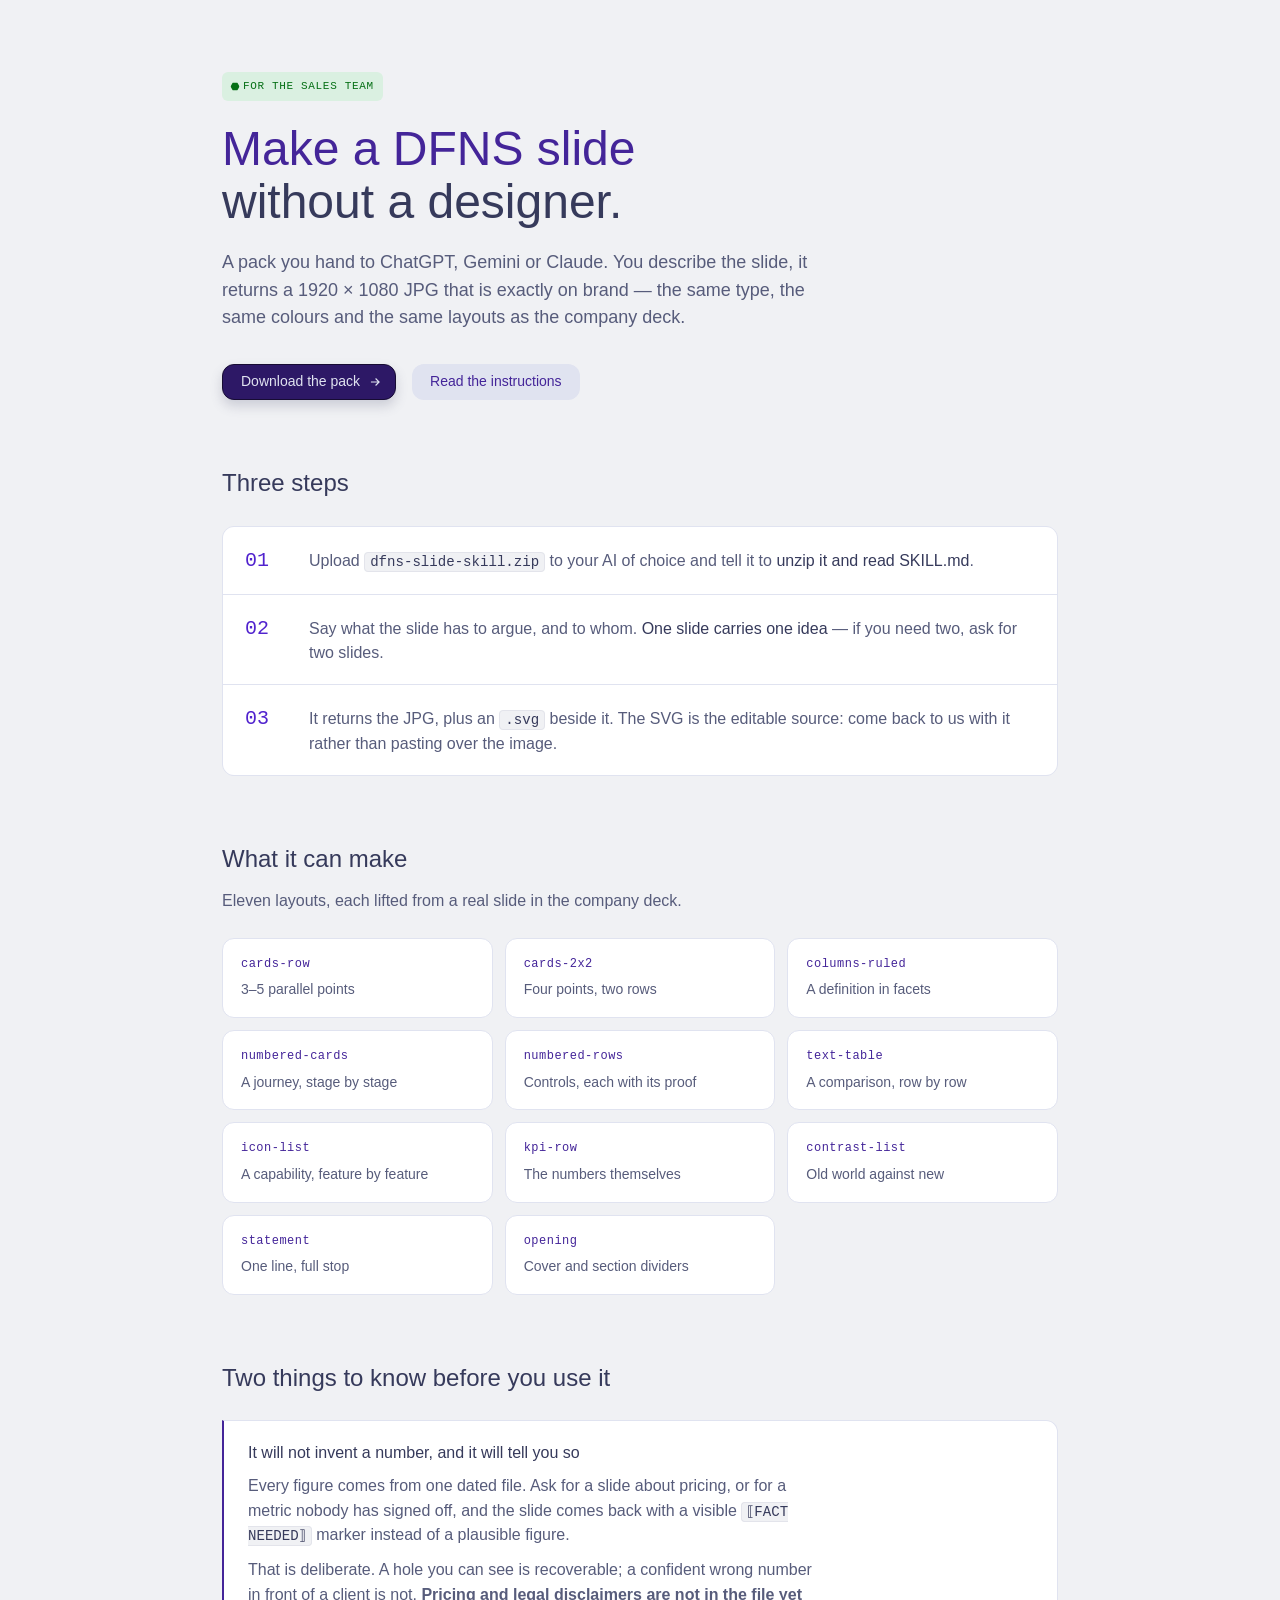
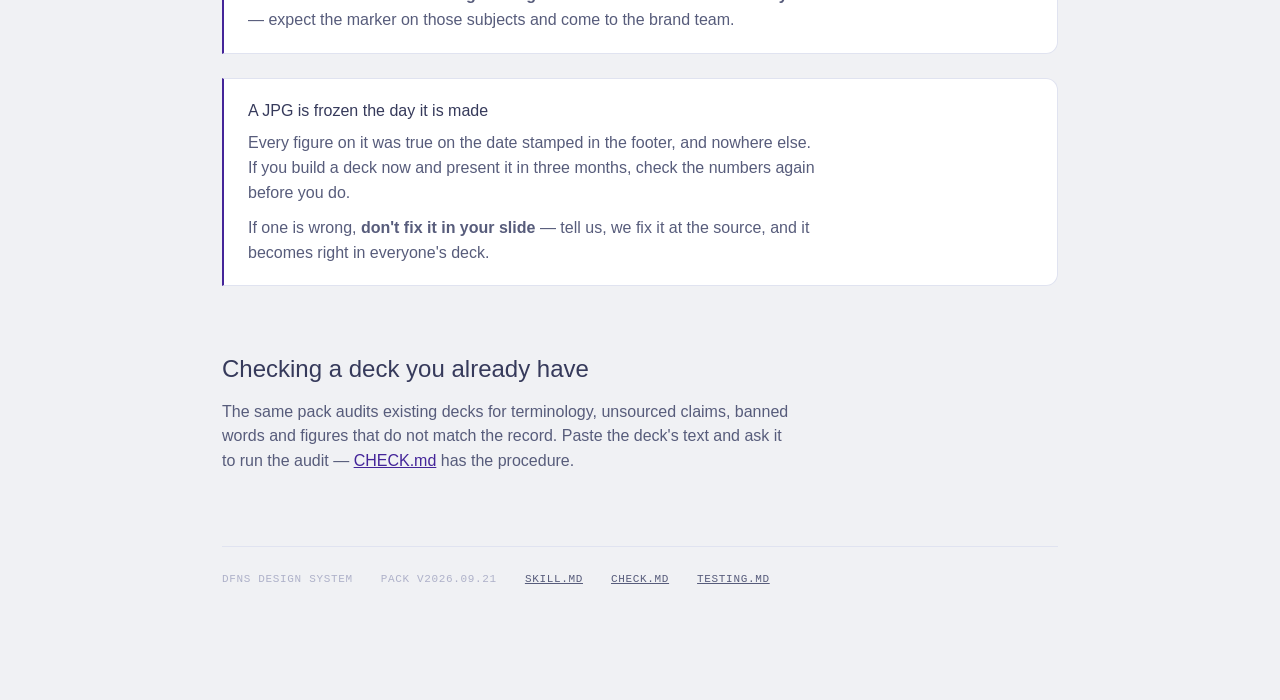
==== skill/index.html @ a9feabb9 "feat(skill): model-agnostic slide pack for the sales team Lets a salesperson produce a brand-exact 1" ====
<!doctype html>
<html lang="en">
<head>
<meta charset="utf-8">
<meta name="viewport" content="width=device-width,initial-scale=1">
<title>Slide skill</title>
<meta name="description" content="Make a brand-exact DFNS slide from any AI model. One JSON spec in, a 1920×1080 JPG out.">
<link rel="stylesheet" href="../tokens/index.css">
<style>
  :root{
    --ink:#363A5B; --ink-2:#575C7B; --ink-3:#AEB1C9;
    --purple:#442599; --purple-800:#2D1866; --purple-900:#170C33;
    --line:#E0E3F0; --rule:#E3E4EB; --ground:#F0F1F4; --card:#FFFFFF;
    --mono:'Roboto Mono',ui-monospace,Menlo,monospace;
    --sans:'Suisse Intl',-apple-system,BlinkMacSystemFont,'Segoe UI',sans-serif;
  }
  *{box-sizing:border-box;margin:0;padding:0}
  body{background:var(--ground);color:var(--ink);font-family:var(--sans);
       font-weight:400;-webkit-font-smoothing:antialiased;line-height:1.55}
  .wrap{max-width:900px;margin:0 auto;padding:72px 32px 110px}
  @media(max-width:640px){.wrap{padding:44px 20px 72px}}

  .eyebrow{display:inline-flex;align-items:center;gap:4px;border-radius:6px;
    padding:6px 9px;background:rgba(92,235,116,.15);color:#056F15;
    font-family:var(--mono);font-size:11px;letter-spacing:.06em;text-transform:uppercase}
  .eyebrow svg{transform:rotate(90deg);animation:blink 2s step-end infinite}
  @keyframes blink{0%,100%{opacity:1}50%{opacity:0}}
  @media(prefers-reduced-motion:reduce){.eyebrow svg{animation:none}}

  h1{margin-top:22px;font-size:clamp(32px,4.5vw,48px);font-weight:300;
     line-height:1.1;letter-spacing:0}
  h1 .light{color:var(--purple)}
  h1 .emphasis{font-weight:400;color:var(--ink)}
  .lede{margin-top:20px;max-width:62ch;font-size:18px;color:var(--ink-2)}

  .cta-row{display:flex;flex-wrap:wrap;gap:16px;margin-top:32px}
  .btn{display:inline-flex;align-items:center;height:36px;border-radius:12px;
    font-size:14px;font-weight:500;text-decoration:none;font-family:var(--sans)}
  .btn-primary{background:var(--purple-800);color:#E0E3F0;border:1px solid var(--purple-900);
    padding:0 13px 0 18px;box-shadow:0 6px 12px rgba(87,91,123,.24);gap:8px}
  .btn-primary:hover{background:var(--purple);border-color:var(--purple);color:#fff;
    box-shadow:0 2px 4px rgba(0,0,0,.15)}
  .btn-secondary{background:#E0E3F0;color:var(--purple);padding:0 18px}
  .btn-secondary:hover{background:#E8EAF0;color:#5123CE}

  h2{margin:64px 0 0;font-size:24px;font-weight:300;color:var(--ink)}
  h2+p{margin-top:12px;color:var(--ink-2);max-width:64ch}

  ol.steps{list-style:none;margin:24px 0 0;display:grid;gap:1px;
    background:var(--line);border:1px solid var(--line);border-radius:12px;overflow:hidden}
  ol.steps li{background:var(--card);padding:18px 22px;display:grid;
    grid-template-columns:48px 1fr;gap:16px;align-items:baseline}
  ol.steps b{font-family:var(--mono);font-weight:400;font-size:20px;color:#5123CE}
  ol.steps span{color:var(--ink-2)}
  ol.steps span strong{color:var(--ink);font-weight:500}
  code{font-family:var(--mono);font-size:.88em;background:#F0F1F4;
    border:1px solid var(--rule);border-radius:4px;padding:1px 5px;color:var(--ink)}

  .grid{display:grid;grid-template-columns:repeat(auto-fill,minmax(210px,1fr));
    gap:12px;margin-top:24px}
  .tile{background:var(--card);border:1px solid var(--line);border-radius:12px;padding:16px 18px}
  .tile b{display:block;font-family:var(--mono);font-size:12px;letter-spacing:.04em;
    color:var(--purple);font-weight:400}
  .tile span{display:block;margin-top:6px;font-size:14px;color:var(--ink-2)}

  .note{margin-top:24px;background:var(--card);border:1px solid var(--line);
    border-left:2px solid var(--purple);border-radius:0 12px 12px 0;padding:20px 24px}
  .note h3{font-size:16px;font-weight:500;margin-bottom:8px}
  .note p{color:var(--ink-2);max-width:64ch}
  .note p+p{margin-top:10px}

  footer{margin-top:72px;padding-top:24px;border-top:1px solid var(--line);
    display:flex;flex-wrap:wrap;gap:8px 28px;
    font-family:var(--mono);font-size:11px;letter-spacing:.06em;
    text-transform:uppercase;color:var(--ink-3)}
  footer a{color:var(--ink-2)}
  a{color:var(--purple)}
</style>
</head>
<body>
<div class="wrap">

  <span class="eyebrow">
    <svg width="8" height="9" viewBox="0 0 8 9" aria-hidden="true"><polygon points="4,0 8,2.25 8,6.75 4,9 0,6.75 0,2.25" fill="currentColor"/></svg>
    For the sales team
  </span>

  <h1><span class="light">Make a DFNS slide</span><br><span class="emphasis">without a designer.</span></h1>

  <p class="lede">A pack you hand to ChatGPT, Gemini or Claude. You describe the slide,
  it returns a 1920&nbsp;×&nbsp;1080 JPG that is exactly on brand — the same type, the
  same colours and the same layouts as the company deck.</p>

  <div class="cta-row">
    <a class="btn btn-primary" href="dfns-slide-skill.zip" download>Download the pack
      <svg width="14" height="14" viewBox="0 0 24 24" fill="none" stroke="currentColor" stroke-width="2"><path d="M5 12h14M13 6l6 6-6 6"/></svg></a>
    <a class="btn btn-secondary" href="SKILL.md">Read the instructions</a>
  </div>

  <h2>Three steps</h2>
  <ol class="steps">
    <li><b>01</b><span>Upload <code>dfns-slide-skill.zip</code> to your AI of choice and
      tell it to <strong>unzip it and read SKILL.md</strong>.</span></li>
    <li><b>02</b><span>Say what the slide has to argue, and to whom.
      <strong>One slide carries one idea</strong> — if you need two, ask for two slides.</span></li>
    <li><b>03</b><span>It returns the JPG, plus an <code>.svg</code> beside it.
      The SVG is the editable source: come back to us with it rather than pasting over the image.</span></li>
  </ol>

  <h2>What it can make</h2>
  <p>Eleven layouts, each lifted from a real slide in the company deck.</p>
  <div class="grid">
    <div class="tile"><b>cards-row</b><span>3–5 parallel points</span></div>
    <div class="tile"><b>cards-2x2</b><span>Four points, two rows</span></div>
    <div class="tile"><b>columns-ruled</b><span>A definition in facets</span></div>
    <div class="tile"><b>numbered-cards</b><span>A journey, stage by stage</span></div>
    <div class="tile"><b>numbered-rows</b><span>Controls, each with its proof</span></div>
    <div class="tile"><b>text-table</b><span>A comparison, row by row</span></div>
    <div class="tile"><b>icon-list</b><span>A capability, feature by feature</span></div>
    <div class="tile"><b>kpi-row</b><span>The numbers themselves</span></div>
    <div class="tile"><b>contrast-list</b><span>Old world against new</span></div>
    <div class="tile"><b>statement</b><span>One line, full stop</span></div>
    <div class="tile"><b>opening</b><span>Cover and section dividers</span></div>
  </div>

  <h2>Two things to know before you use it</h2>

  <div class="note">
    <h3>It will not invent a number, and it will tell you so</h3>
    <p>Every figure comes from one dated file. Ask for a slide about pricing, or for a
    metric nobody has signed off, and the slide comes back with a visible
    <code>⟦FACT NEEDED⟧</code> marker instead of a plausible figure.</p>
    <p>That is deliberate. A hole you can see is recoverable; a confident wrong number
    in front of a client is not. <strong>Pricing and legal disclaimers are not in the
    file yet</strong> — expect the marker on those subjects and come to the brand team.</p>
  </div>

  <div class="note">
    <h3>A JPG is frozen the day it is made</h3>
    <p>Every figure on it was true on the date stamped in the footer, and nowhere else.
    If you build a deck now and present it in three months, check the numbers again
    before you do.</p>
    <p>If one is wrong, <strong>don't fix it in your slide</strong> — tell us, we fix it
    at the source, and it becomes right in everyone's deck.</p>
  </div>

  <h2>Checking a deck you already have</h2>
  <p>The same pack audits existing decks for terminology, unsourced claims, banned
  words and figures that do not match the record. Paste the deck's text and ask it to
  run the audit — <a href="CHECK.md">CHECK.md</a> has the procedure.</p>

  <footer>
    <span>DFNS Design System</span>
    <span>Pack v2026.09.21</span>
    <span><a href="SKILL.md">SKILL.md</a></span>
    <span><a href="CHECK.md">CHECK.md</a></span>
    <span><a href="TESTING.md">TESTING.md</a></span>
  </footer>

</div>
</body>
</html>
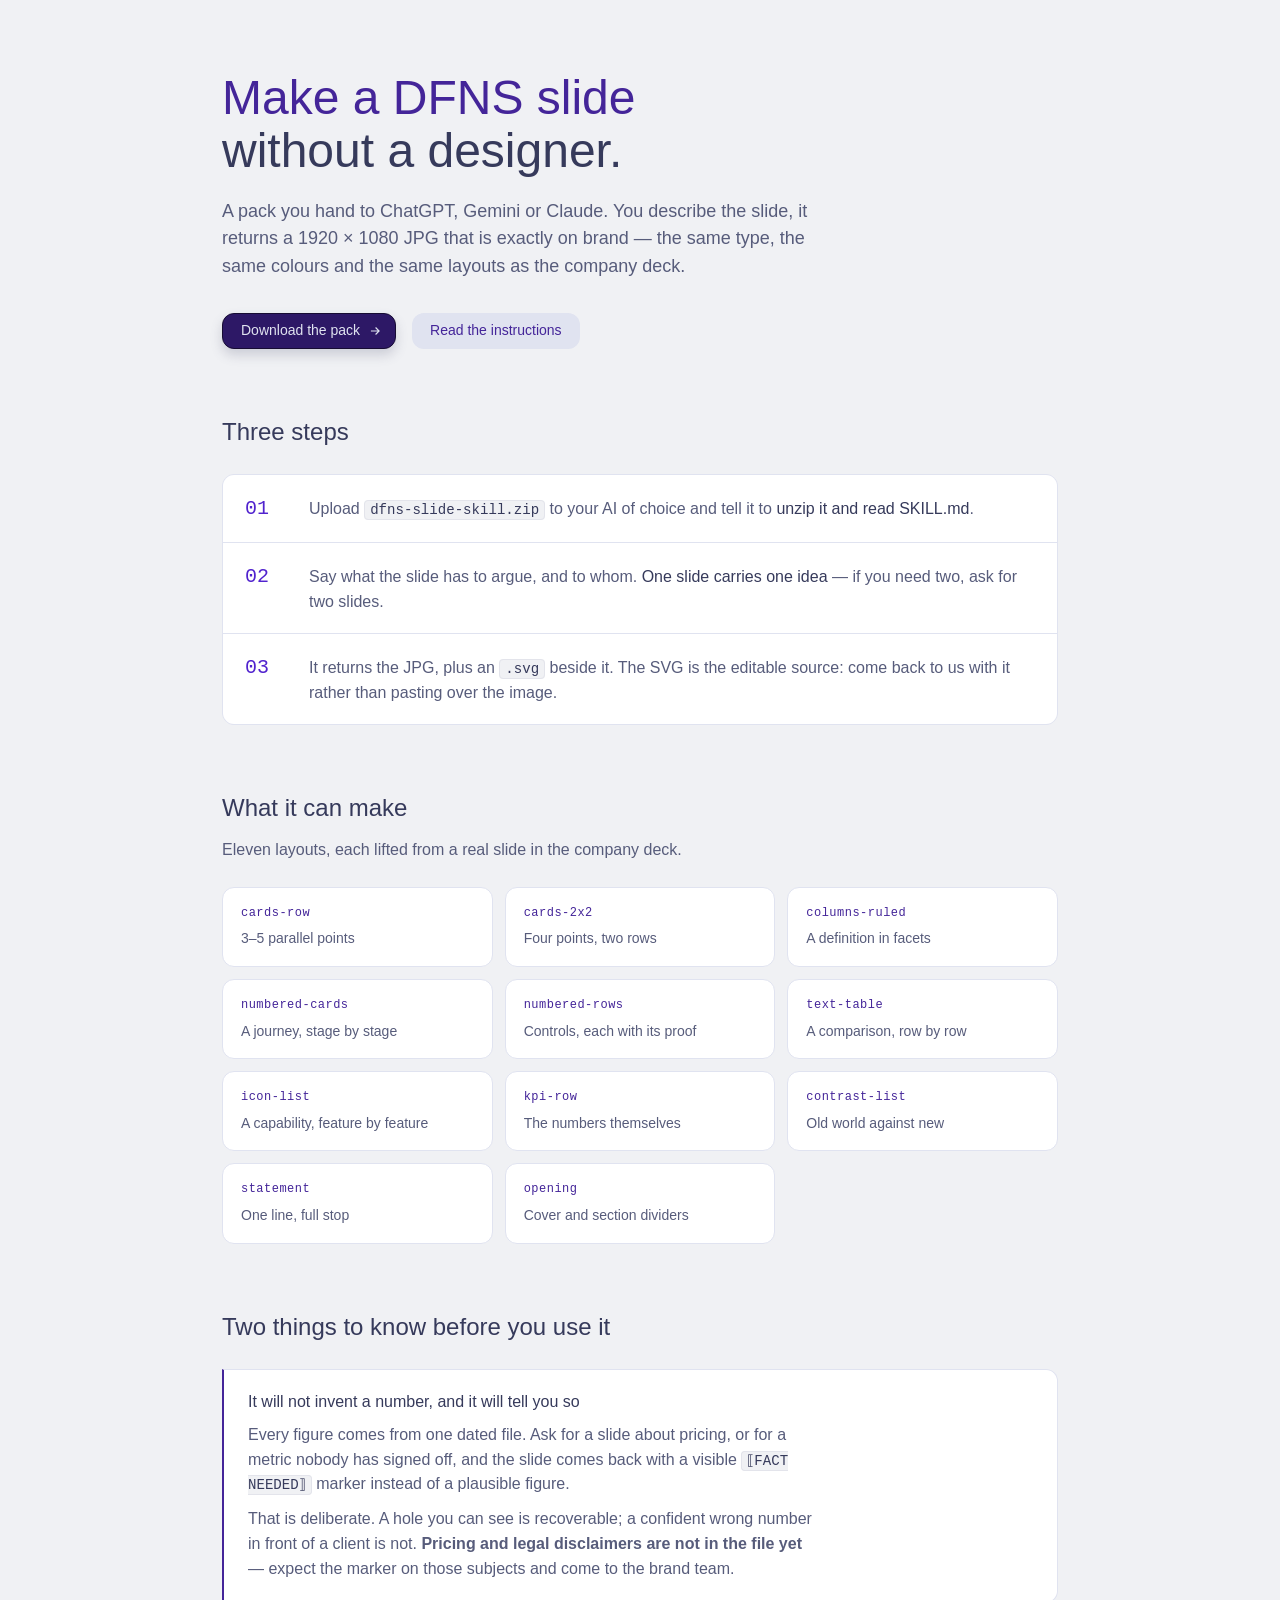
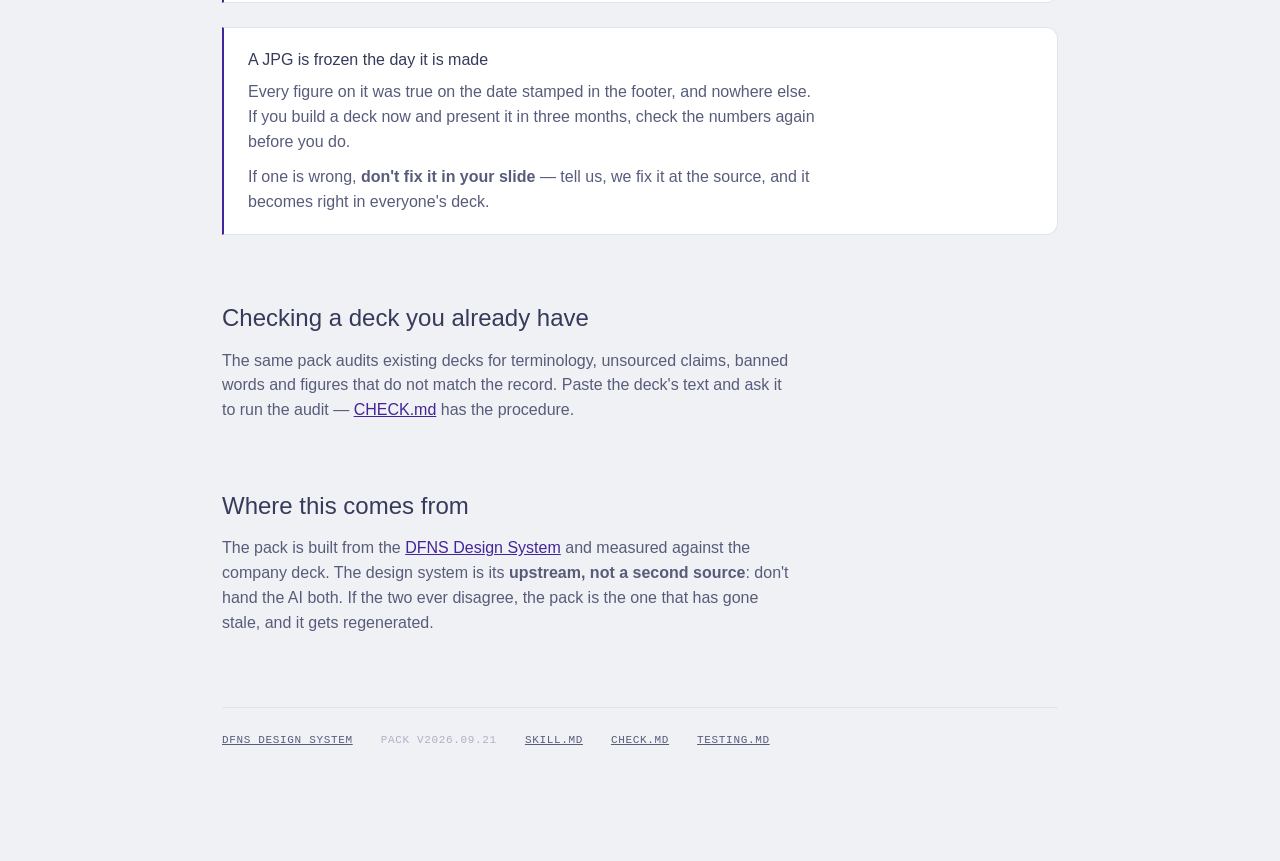
==== commit 65ce5e98: "feat(skill): state that the design system is upstream, not a second source SKILL.md now tells the mo" ====
--- a/skill/index.html
+++ b/skill/index.html
@@ -20,14 +20,7 @@
   .wrap{max-width:900px;margin:0 auto;padding:72px 32px 110px}
   @media(max-width:640px){.wrap{padding:44px 20px 72px}}
 
-  .eyebrow{display:inline-flex;align-items:center;gap:4px;border-radius:6px;
-    padding:6px 9px;background:rgba(92,235,116,.15);color:#056F15;
-    font-family:var(--mono);font-size:11px;letter-spacing:.06em;text-transform:uppercase}
-  .eyebrow svg{transform:rotate(90deg);animation:blink 2s step-end infinite}
-  @keyframes blink{0%,100%{opacity:1}50%{opacity:0}}
-  @media(prefers-reduced-motion:reduce){.eyebrow svg{animation:none}}
-
-  h1{margin-top:22px;font-size:clamp(32px,4.5vw,48px);font-weight:300;
+  h1{font-size:clamp(32px,4.5vw,48px);font-weight:300;
      line-height:1.1;letter-spacing:0}
   h1 .light{color:var(--purple)}
   h1 .emphasis{font-weight:400;color:var(--ink)}
@@ -79,11 +72,6 @@
 </head>
 <body>
 <div class="wrap">
-
-  <span class="eyebrow">
-    <svg width="8" height="9" viewBox="0 0 8 9" aria-hidden="true"><polygon points="4,0 8,2.25 8,6.75 4,9 0,6.75 0,2.25" fill="currentColor"/></svg>
-    For the sales team
-  </span>
 
   <h1><span class="light">Make a DFNS slide</span><br><span class="emphasis">without a designer.</span></h1>
 
@@ -149,8 +137,14 @@
   words and figures that do not match the record. Paste the deck's text and ask it to
   run the audit — <a href="CHECK.md">CHECK.md</a> has the procedure.</p>
 
+  <h2>Where this comes from</h2>
+  <p>The pack is built from the <a href="../">DFNS Design System</a> and measured
+  against the company deck. The design system is its <strong>upstream, not a second
+  source</strong>: don't hand the AI both. If the two ever disagree, the pack is the
+  one that has gone stale, and it gets regenerated.</p>
+
   <footer>
-    <span>DFNS Design System</span>
+    <span><a href="../">DFNS Design System</a></span>
     <span>Pack v2026.09.21</span>
     <span><a href="SKILL.md">SKILL.md</a></span>
     <span><a href="CHECK.md">CHECK.md</a></span>
